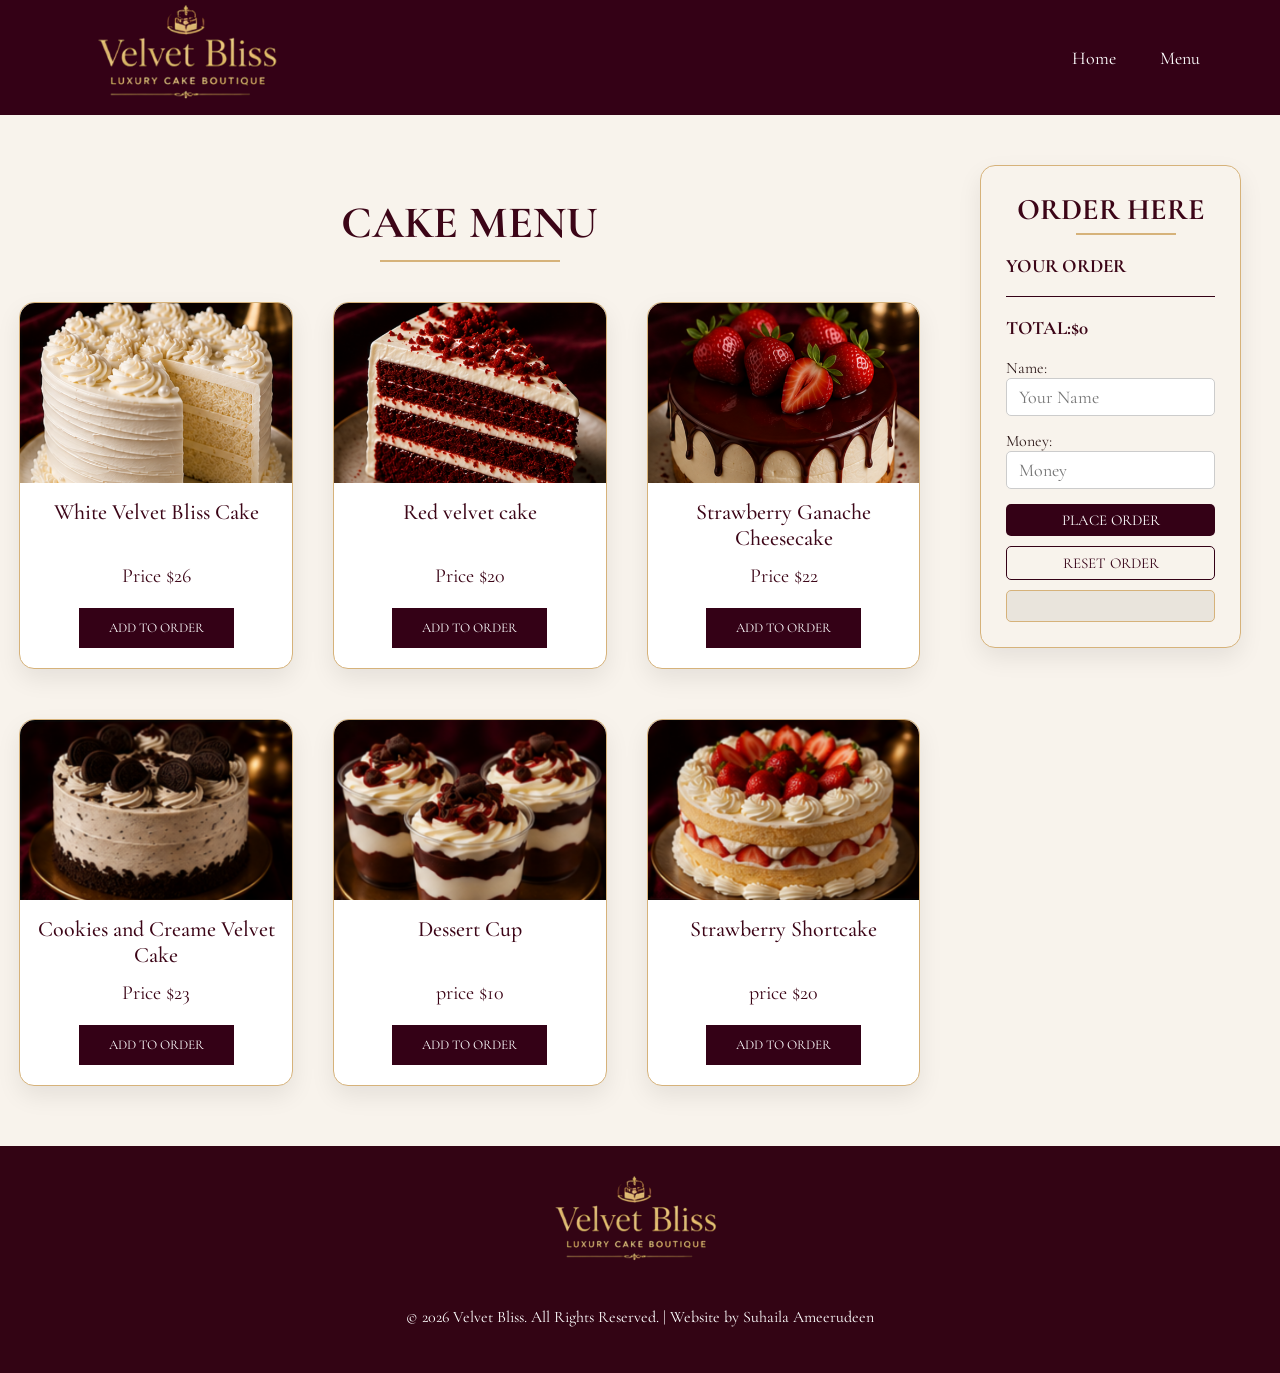
==== menu.html @ 49c97768 "Jul 18, 2026, 10:29 AM" ====
<!DOCTYPE html>
<html>
<head>
<link rel="stylesheet" href="style.css">

<title>Velvet Bliss Menu</title>

<link rel="preconnect" href="https://fonts.googleapis.com">
<link rel="preconnect" href="https://fonts.gstatic.com" crossorigin>
<link href="https://fonts.googleapis.com/css2?family=Cormorant+Garamond:ital,wght@0,300..700;1,300..700&family=Roboto:ital,wght@0,100..900;1,100..900&display=swap" rel="stylesheet">
</head>
<body>

<!--*****Navigation bar*****-->
<div class="navbar">

    <div class="logo">
        <a href="index.html">
        <img src="image/velvet bliss logo.png" alt="Velvet Bliss Logo">
        </a>
    </div>

    <nav>
    <a href="index.html">Home</a>
    <a href="menu.html">Menu</a>
    </nav>

</div>


<div class="menu">

   <div class="CakeMenu">
      <h1>CAKE MENU</h1>
      <div class="borderline 2"></div>
     
        <div class="menuLayout">

            <div class="menuContainer">  
              <img src="image/White Velvet Bliss Cake.png" alt="White Velvet Cake">
              <h3>White Velvet Bliss Cake</h3>
              <p>Price $26</p>
              <button onclick="addOrder('White Velvet Bliss Cake',26)">ADD TO ORDER</button><br>
 
         </div>

          <div class="menuContainer">
             <img src="image/Red Velvet Cake.png" alt="Red Velvet Cake">
             <h3>Red velvet cake</h3>
             <p>Price $20</p>
             <button onclick="addOrder('Red Velvet Cake',20)">ADD TO ORDER</button><br>
         </div>

         <div class="menuContainer">
             <img src="image/Strawberry Ganache Cheesecake.png" alt="Strawberry Ganache Cheesecake">
             <h3>Strawberry Ganache Cheesecake</h3>
             <p>Price $22</p>
             <button onclick="addOrder('Strawberry Ganache Cheesecake',22)">ADD TO ORDER</button><br>
         </div>

         <div class="menuContainer">   
             <img src="image/Cookies and cream.png" alt="Cookies and Cream Velvet Cake">
             <h3>Cookies and Creame Velvet Cake</h3>
             <p>Price $23</p>
             <button onclick="addOrder('Cookies and Cream Red Velvet Cake',23)">ADD TO ORDER</button><br>
         </div>

         <div class="menuContainer">  
             <img src="image/dessert cup.png" alt="Dessert Cup">
             <h3>Dessert Cup</h3>
             <p>price $10</p>
             <button onclick="addOrder('Dessert Cup',10)">ADD TO ORDER</button><br>
          </div>

          <div class="menuContainer">  
              <img src="image/Strawberry shortcake.png" alt="Strawberry Shortcake">
              <h3>Strawberry Shortcake</h3>
              <p>price $20</p>
             <button onclick="addOrder('Strawberry Shortcake',20)">ADD TO ORDER</button><br>
          </div>


      </div>

  </div>

<div class="orderHere">
    <h2>ORDER HERE</h2>

    <div class="borderline3"></div>

    <h3>YOUR ORDER</h3>
    <hr>

    <div id="Order"></div>

    <h3 id="total">TOTAL:$0</h3>

    <label>Name:</label>
    <input type="text" id="nameField" placeholder="Your Name"><br>

    <label>Money:</label>
    <input type="number" id="moneyField" placeholder="Money"><br>

    <button class="placeOrder" onclick="placeOrder()">PLACE ORDER</button>
    <button class="resetOrder" onclick="resetOrder()">RESET ORDER</button> 

    <div id="receipt"></div>
</div>
</div>



<footer>
    <img src="image/velvet bliss logo.png" alt="Velvet Bliss Logo">
    <p>© 2026 Velvet Bliss. All Rights Reserved. | Website by Suhaila Ameerudeen</p>
</footer>


<script src="MenuScript.js"></script>
</body>
</html>
---- style.css ----
body{
    margin:0;
    background:#F8F3EC;
     font-family: "Cormorant Garamond", serif;
     color: #2E1A1A;
}

.navbar{
    background:#340116;
    justify-content: space-between;
    align-items: center;
    padding: 5px 80px;
    display:flex;
}
.logo img{
    width:auto;
    height:100px;
}

nav a{
    text-decoration: none;
    color:white;
    margin-left:40px;
    font-size: 18px;
}

nav a:hover{
    border-bottom:2px solid #D6B27A;
}

.Banner{
    background-image: url("image/velvet\ bliss\ banner.png");
    height:630px;
    background-size: cover;
    background-position: center;
}

.orderButton{
    color:#D6B27A;
    display: inline-block;
    padding:15px 40px;
    text-decoration: none;
    border: 1px solid #D6B27A;
    border-radius: 5px;
    background:#330414 ;
    margin-left: 300px;
    margin-top: 500px;
}

.orderButton:hover{
    background: #D6B27A;
    color:#330414;
}

.About{
    width: 75%;
    margin:100px auto;
    text-align: center;
}

.About h2{
    font-size: 50px;
    color:#3c0517;
    margin-bottom: 10px;
}

.borderline{
   border:2px;
   width:180px;
   height: 2px;
   background:#D6B27A;
   margin:0px auto 40px;
}

.borderline2{
    background: #D6B27A;
    height:2px;
    width:100px;
    margin-top:10px;
    margin-right:30px;
}

.borderline3{
    background: #D6B27A;
    height:2px;
    width:100px;
    margin-left:70px;
}

.About p{
    line-height: 2;
    font-size: 18px;
    color:#555;
}

.bottomline{
    border-bottom:1px solid #D6B27A;

}

.recommended{
    text-align: center;
    padding-bottom: 100px;
    margin:auto;
    width:90%;
}

.recommended h2{
    font-size:50px;
    color:#3c0517;
    margin-bottom:10px;
}

.container{
    display:grid;
    grid-template-columns: repeat(3,1fr);
    gap:35px;
    margin-top:50px;
}

.CakeContainer{
    background:white;
    border: 1px solid #D6B27A;
    border-radius:15px;
    box-shadow: 0 10px 25px rgba(0,0,0,0.08);
}

.CakeContainer img{
    width:100%;
    height:300px;
    object-fit:cover;
    border-top-left-radius:15px;
    border-top-right-radius: 15px;
}

.CakeContainer:hover{
    transform: scale(1.03);
}

.CakeContainer h3{
    text-align: center;
    color:#3c0517;
    margin:10px;
    font-size:20px;
}

.CakeContainer p{
    line-height: 1.5;
    color:#555;
}

.CakeContainer a{
    text-decoration: none;
}

footer{
    background:#330414;
    text-align: center;
    padding:30px;
}

footer img{
    width:auto;
    height:90px;
    margin-bottom:20px;
}

footer p{
    color:white;
}

.menu{
    width:97%;
    margin: 50px auto;
    display: grid;
    grid-template-columns:3fr 1fr;
    gap:40px;
    align-items:start;
}

.CakeMenu h1{
    text-align: center;
    color:#3c0517;
    font-size: 45px;
    margin-bottom: 10px;
}

.menuLayout{
    display: grid;
    grid-template-columns: repeat(3, 1fr);
    gap:40px;
}

.menuContainer{
    background:white;
    border:1px solid #D6B27A;
    text-align:center;
    border-radius: 15px;
    box-shadow: 0 10px 25px rgba(0,0,0,0.08);

}

.menuContainer img{
    width:100%;
    height:180px;
    object-fit:cover;
    border-top-left-radius:15px;
    border-top-right-radius: 15px;
}

.menuContainer h3{
    color:#3c0517;
    margin:10px;
    font-size:22px;
    font-weight:500;
    height:45px;
}

.menuContainer{
     color:#3c0517;
    margin-bottom: 10px;
    font-size:20px;
}

.menuContainer button{
    background:#340116;
    color:white;
    border:none;
    padding:12px 30px;
    margin-bottom: 20px;
    font-family: "Cormorant Garamond", serif;
}

.menuContainer button:hover{
    background: #D6B27A;
    color:#340116;
}

.orderHere{
    background:#F8F3EC;
    border: 1px solid #D6B27A;
    border-radius: 15px;
    padding:25px;
    box-shadow: 0 10px 25px rgba(0,0,0,0.08);
    margin-bottom:40px;
    margin-right:20px ;
    margin-left:20px;
    position: sticky;
    top:20px;
}



#Order{
    font-size:18px;
    color:#3c0517;
    margin-bottom:18px;
}

#total{
    font-size:19px;
    color:#3c0517;
}

#receipt h3{
    font-size:19px;
    color:#3c0517;
}

#receipt{
    border:1px solid #D6B27A;
    background-color: #e9e4dc;
    padding: 15px;
    border-radius: 5px;
}

.orderHere h2{
    text-align: center;
    color:#3c0517;
    font-size: 30px;
    margin-top:0;
    margin-bottom: 5px;
}

.orderHere h3{
    color: #3c0517;
    font-size:19px;
}


.orderHere input{
    width:100%;
    padding-left:12px;
    padding-right:12px;
    padding-top:7px;
    padding-bottom:7px;
    font-family: "Cormorant Garamond", serif;
    border:1px solid #ccc;
    margin-bottom:15px;
    border-radius:5px;
    font-size:18px;
    box-sizing: border-box;

}

.placeOrder{
    width:100%;
    padding-left:12px;
    padding-right:12px;
    padding-top:7px;
    padding-bottom:7px;
    border:none;
    border-radius: 5px;
    margin-bottom: 10px;
    font-size:15px;
    background: #340116;
    color:white;
    font-family: "Cormorant Garamond", serif;
}

.placeOrder:hover{
    background-color: #D6B27A;
    color:#340116;
}

.resetOrder{
    width:100%;
    padding-left:12px;
    padding-right:12px;
    padding-top:7px;
    padding-bottom:7px;
    border:1px solid #340116;
    border-radius: 5px;
    margin-bottom: 10px;
    font-size:15px;
    background:#F8F3EC;
    color:#340116;
    font-family: "Cormorant Garamond", serif;
}

.resetOrder:hover{
   background-color: #D6B27A;
    color:#340116;
    border:none;
}

hr{
    border:none;
    border-top: 1px solid #340116;
}
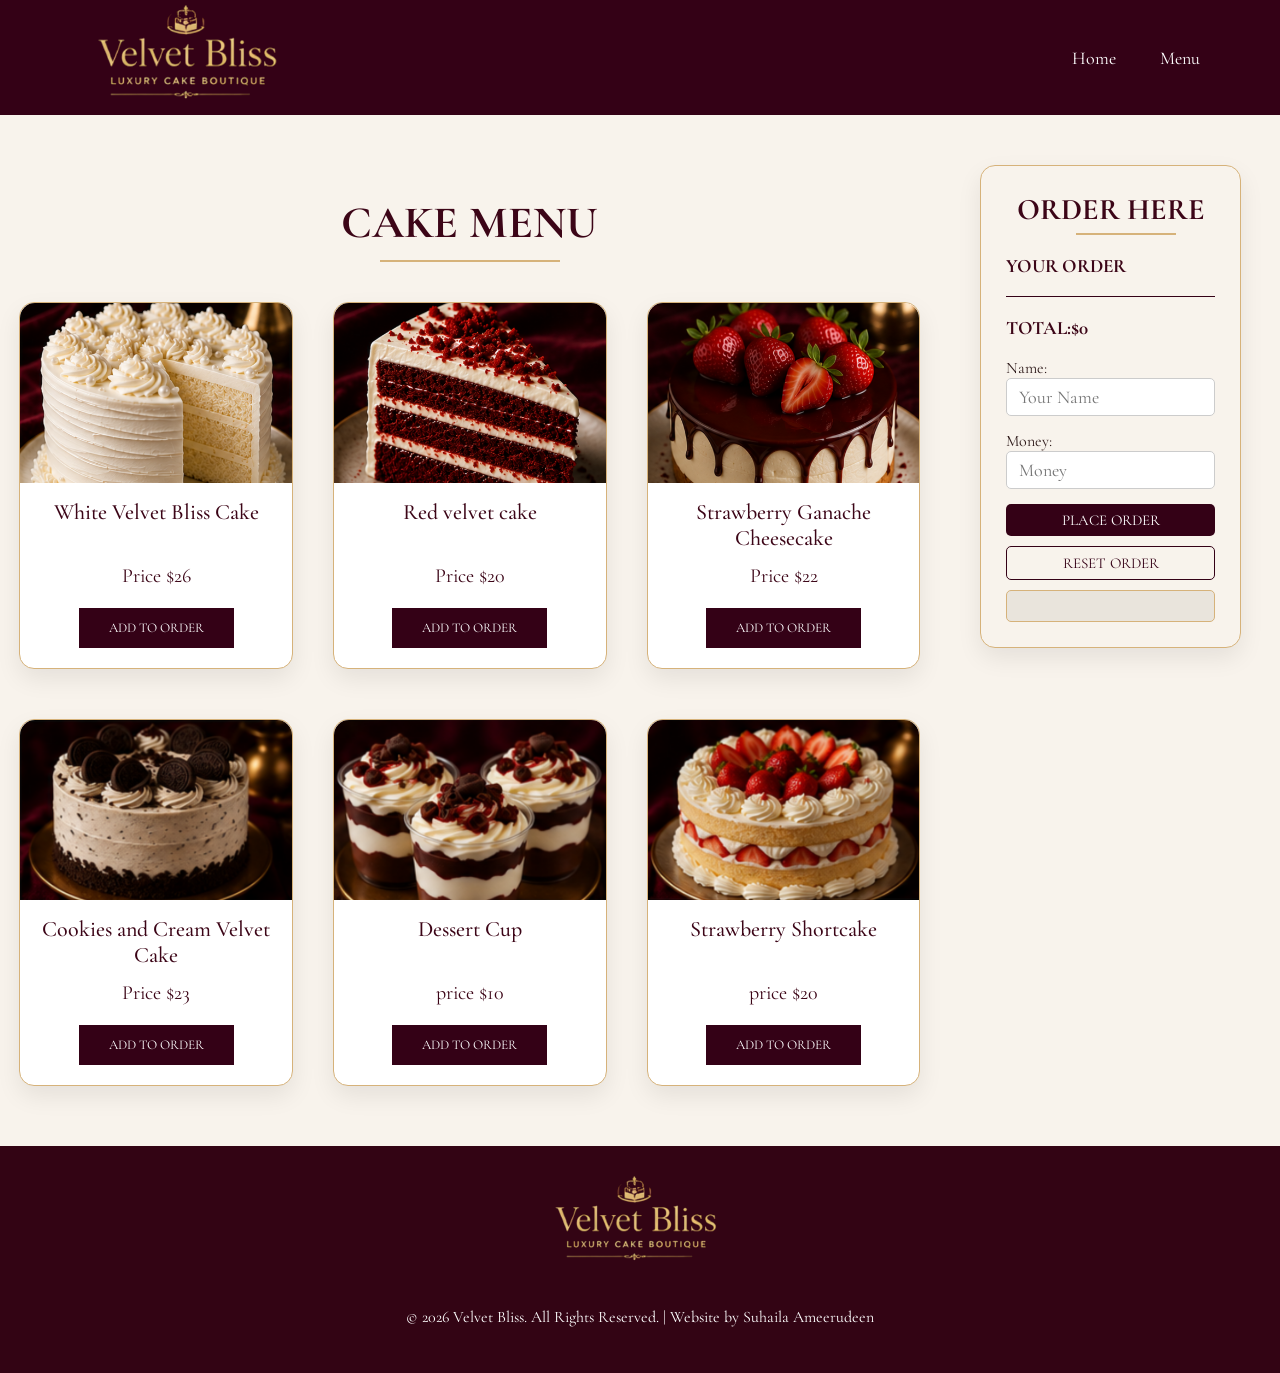
==== commit ef5fd761: "Jul 23, 2026, 9:53 AM" ====
--- a/menu.html
+++ b/menu.html
@@ -2,7 +2,7 @@
 <html>
 <head>
 <link rel="stylesheet" href="style.css">
-
+<link rel="icon" type="image/png" href="image/cake favicon.png">
 <title>Velvet Bliss Menu</title>
 
 <link rel="preconnect" href="https://fonts.googleapis.com">
@@ -11,7 +11,9 @@
 </head>
 <body>
 
-<!--*****Navigation bar*****-->
+<!--****************************
+MenuScript.js
+****************************-->
 <div class="navbar">
 
     <div class="logo">
@@ -27,7 +29,9 @@
 
 </div>
 
-
+<!--****************************
+Cake Menu
+****************************-->
 <div class="menu">
 
    <div class="CakeMenu">
@@ -60,7 +64,7 @@
 
          <div class="menuContainer">   
              <img src="image/Cookies and cream.png" alt="Cookies and Cream Velvet Cake">
-             <h3>Cookies and Creame Velvet Cake</h3>
+             <h3>Cookies and Cream Velvet Cake</h3>
              <p>Price $23</p>
              <button onclick="addOrder('Cookies and Cream Red Velvet Cake',23)">ADD TO ORDER</button><br>
          </div>
@@ -84,6 +88,10 @@
 
   </div>
 
+
+<!--****************************
+Order section
+****************************-->
 <div class="orderHere">
     <h2>ORDER HERE</h2>
 
@@ -109,8 +117,10 @@
 </div>
 </div>
 
-
-
+    
+<!--****************************
+footer
+****************************-->
 <footer>
     <img src="image/velvet bliss logo.png" alt="Velvet Bliss Logo">
     <p>© 2026 Velvet Bliss. All Rights Reserved. | Website by Suhaila Ameerudeen</p>
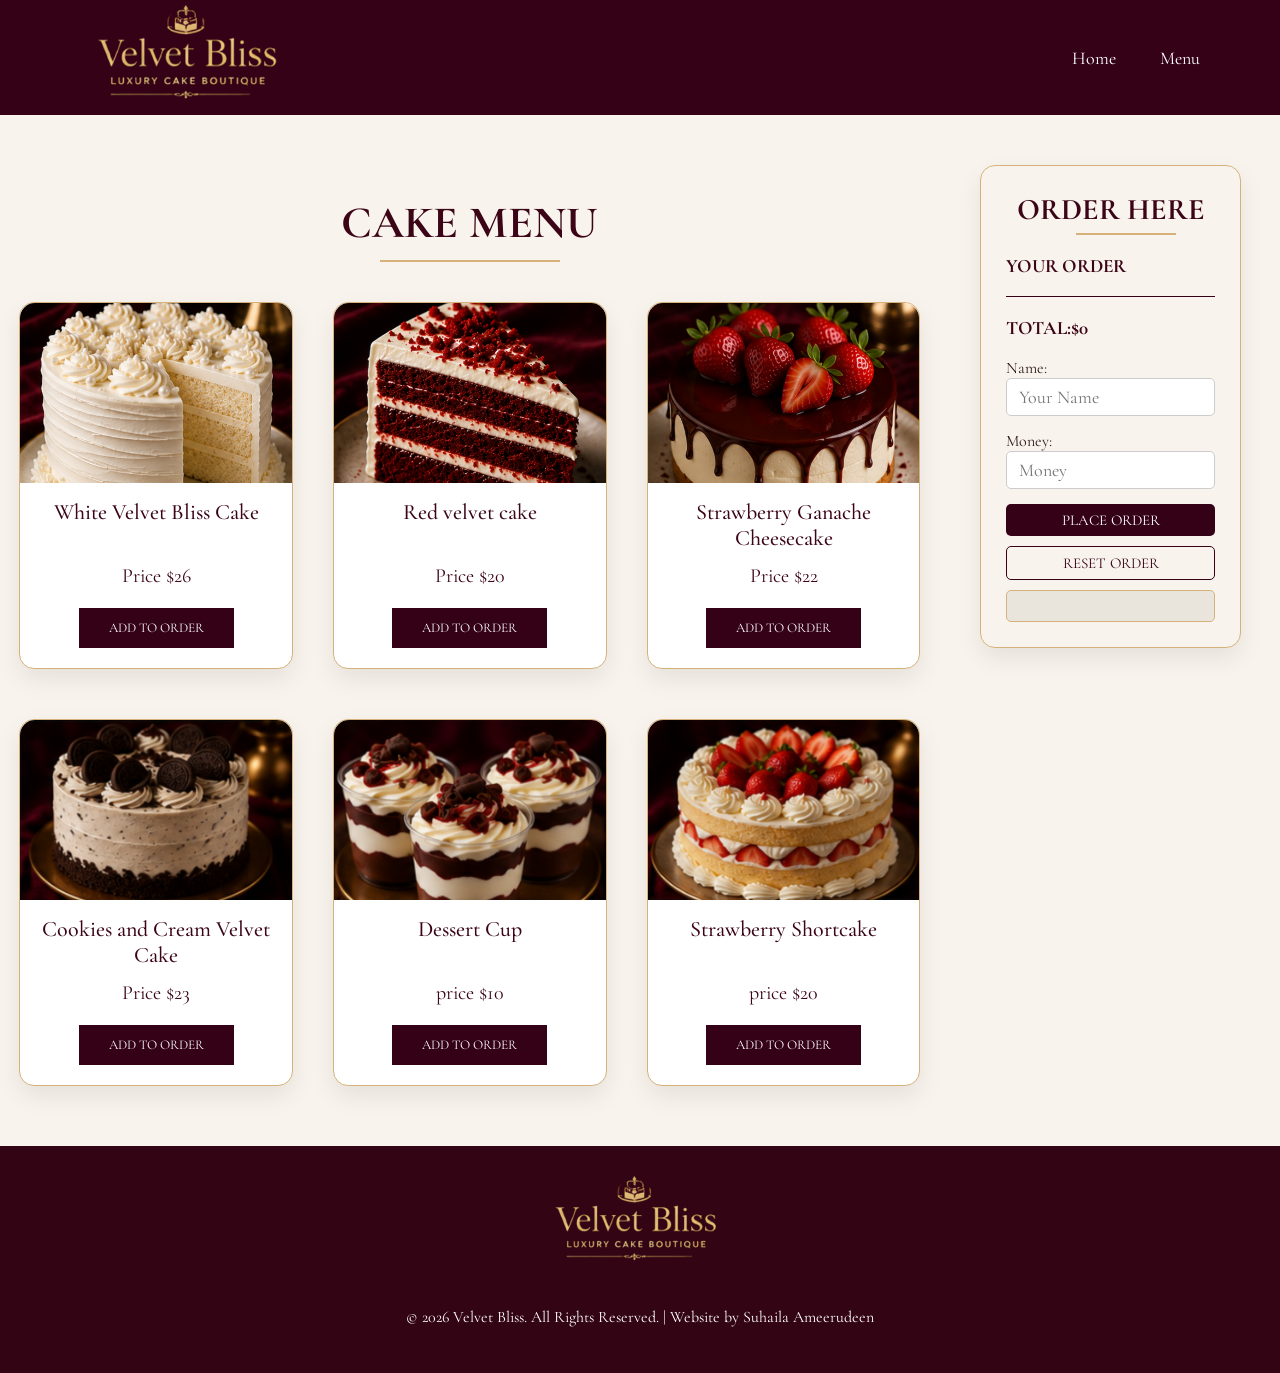
==== commit a02c7e45: "Jul 24, 2026, 1:23 AM" ====
--- a/menu.html
+++ b/menu.html
@@ -105,7 +105,7 @@
     <h3 id="total">TOTAL:$0</h3>
 
     <label>Name:</label>
-    <input type="text" id="nameField" placeholder="Your Name"><br>
+    <input type="text"  required id="nameField" placeholder="Your Name"><br>
 
     <label>Money:</label>
     <input type="number" id="moneyField" placeholder="Money"><br>
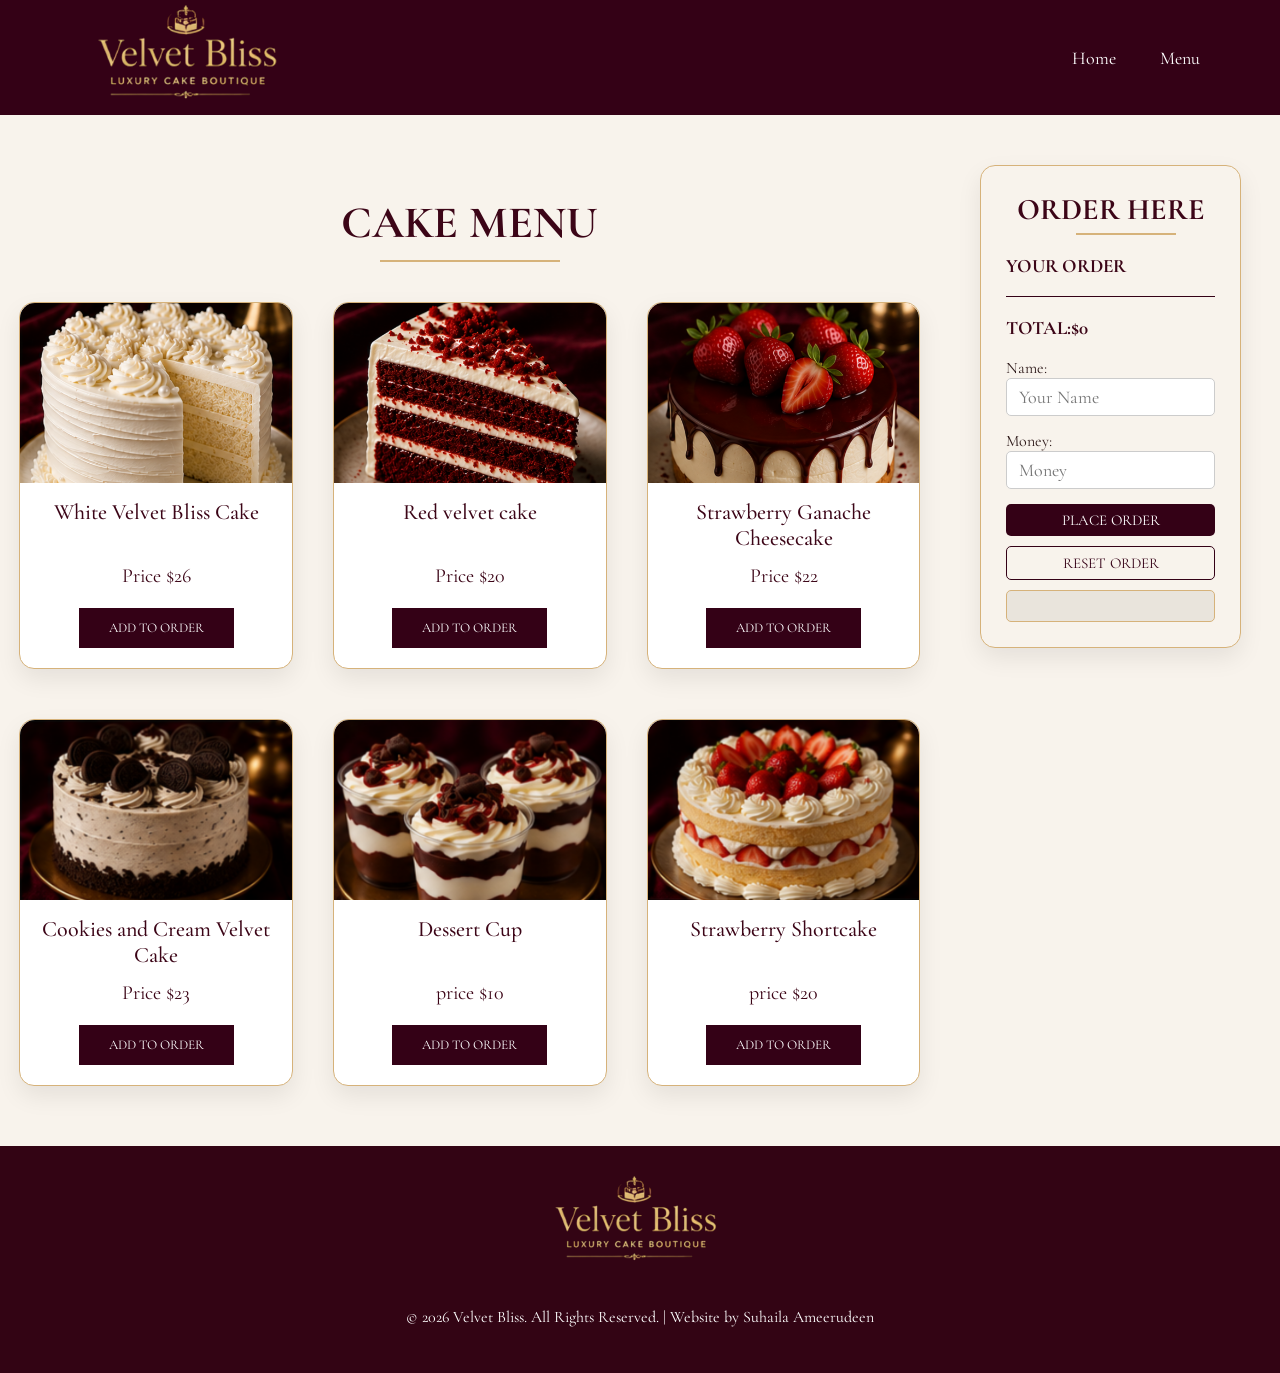
==== commit 8229aa6a: "Jul 24, 2026, 1:25 AM" ====
--- a/menu.html
+++ b/menu.html
@@ -104,8 +104,8 @@
 
     <h3 id="total">TOTAL:$0</h3>
 
-    <label>Name:</label>
-    <input type="text"  required id="nameField" placeholder="Your Name"><br>
+    <label for="formName">Name:</label>
+    <input type="text" name="formName"  id="nameField" placeholder="Your Name"><br>
 
     <label>Money:</label>
     <input type="number" id="moneyField" placeholder="Money"><br>
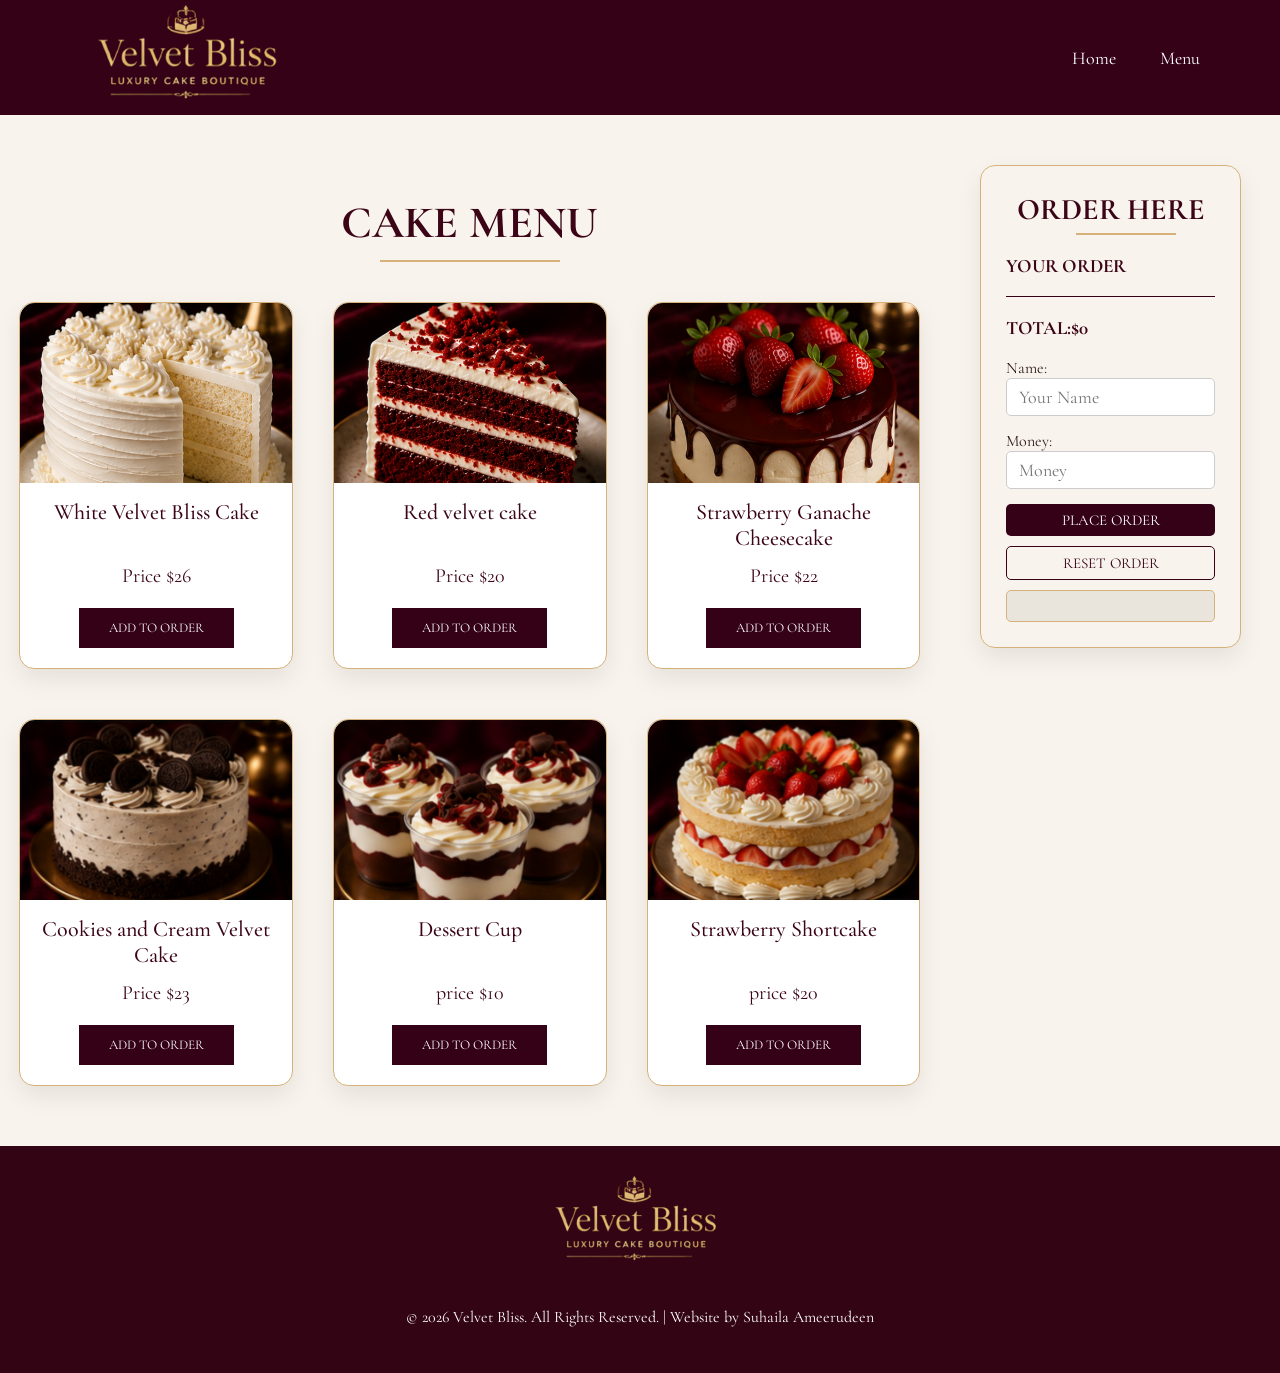
==== commit 94e909ac: "Jul 24, 2026, 3:07 AM" ====
--- a/menu.html
+++ b/menu.html
@@ -104,14 +104,16 @@
 
     <h3 id="total">TOTAL:$0</h3>
 
-    <label for="formName">Name:</label>
-    <input type="text" name="formName"  id="nameField" placeholder="Your Name"><br>
+    <label>Name:</label>
+    <input type="text"  id="nameField" placeholder="Your Name"><br>
 
     <label>Money:</label>
     <input type="number" id="moneyField" placeholder="Money"><br>
 
     <button class="placeOrder" onclick="placeOrder()">PLACE ORDER</button>
     <button class="resetOrder" onclick="resetOrder()">RESET ORDER</button> 
+
+
 
     <div id="receipt"></div>
 </div>
